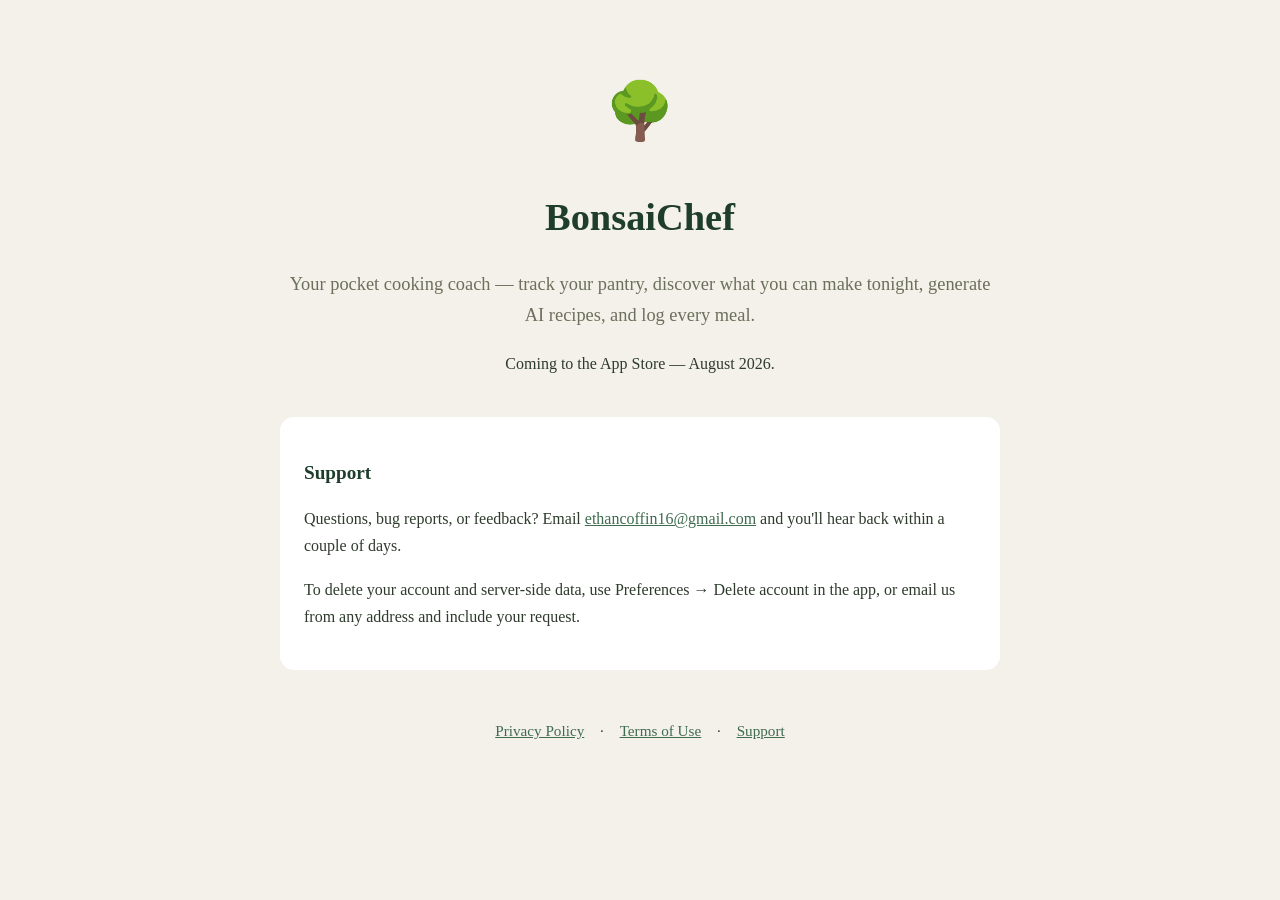
==== index.html @ 4c04800b "BonsaiChef site: landing/support, privacy policy, terms of use Co-Authored-By: Claude Fable 5 <norep" ====
<!DOCTYPE html>
<html lang="en">
<head>
<meta charset="utf-8">
<meta name="viewport" content="width=device-width, initial-scale=1">
<title>BonsaiChef — your pocket cooking coach</title>
<style>
  body { font-family: Georgia, 'Times New Roman', serif; background: #F4F1EA; color: #2E3B2C; margin: 0; }
  main { max-width: 720px; margin: 0 auto; padding: 64px 24px 80px; line-height: 1.7; text-align: center; }
  h1 { color: #1F3D2B; font-size: 2.4rem; margin-bottom: .5rem; }
  .tag { color: #6B705C; font-size: 1.15rem; }
  .tree { font-size: 3.5rem; }
  a { color: #3F6B4F; }
  .links { margin-top: 3rem; font-size: .95rem; }
  .links a { margin: 0 12px; }
  .support { margin-top: 2.5rem; background: #fff; border-radius: 14px; padding: 24px; text-align: left; }
  h2 { color: #1F3D2B; font-size: 1.2rem; }
</style>
</head>
<body>
<main>
  <div class="tree">🌳</div>
  <h1>BonsaiChef</h1>
  <p class="tag">Your pocket cooking coach — track your pantry, discover what you can make tonight, generate AI recipes, and log every meal.</p>
  <p>Coming to the App Store — August 2026.</p>

  <div class="support" id="support">
    <h2>Support</h2>
    <p>Questions, bug reports, or feedback? Email <a href="mailto:ethancoffin16@gmail.com">ethancoffin16@gmail.com</a> and you'll hear back within a couple of days.</p>
    <p>To delete your account and server-side data, use Preferences → Delete account in the app, or email us from any address and include your request.</p>
  </div>

  <div class="links">
    <a href="/privacy">Privacy Policy</a> · <a href="/terms">Terms of Use</a> · <a href="#support">Support</a>
  </div>
</main>
</body>
</html>
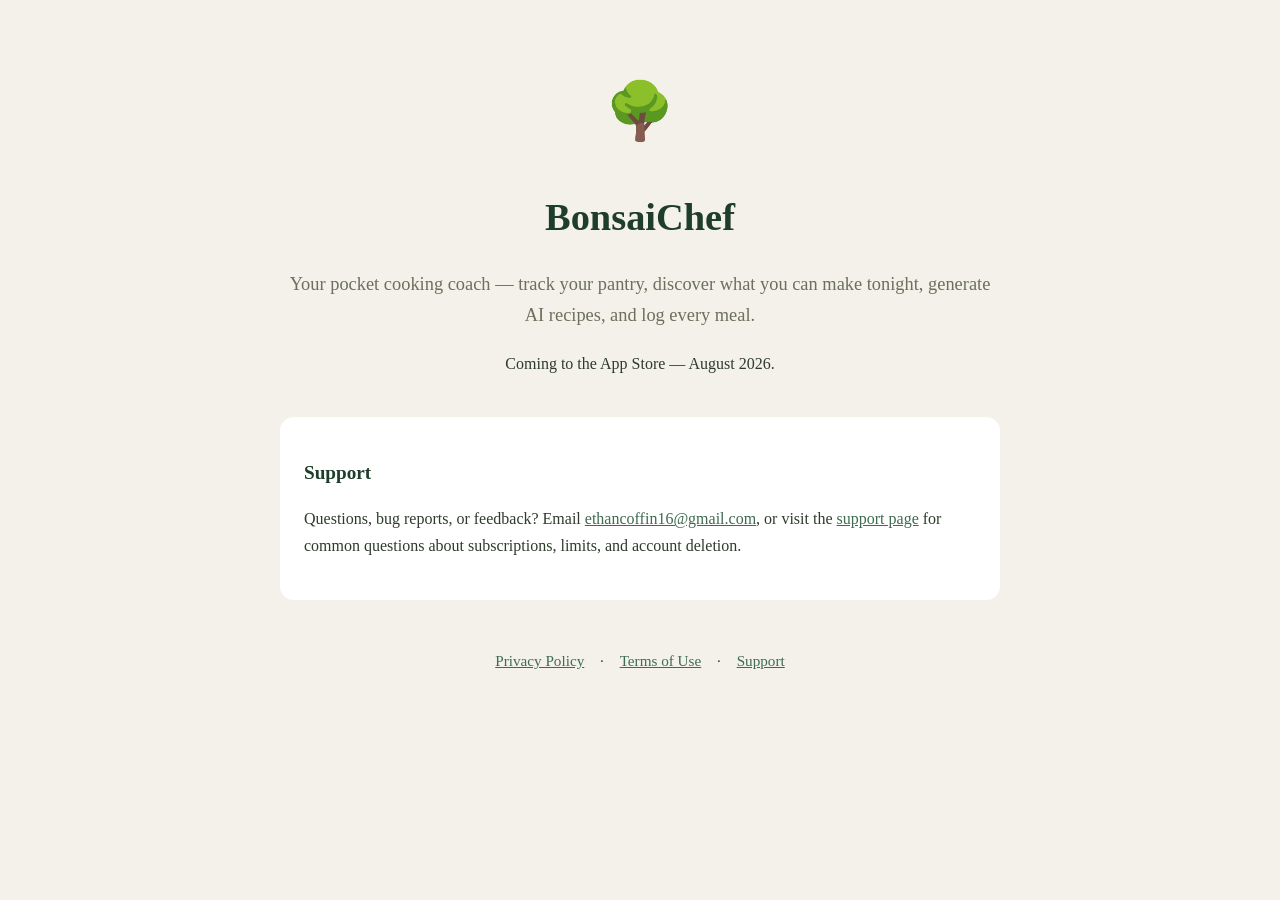
==== commit 1fc855ad: "Add dedicated support page with FAQ; fix landing links Co-Authored-By: Claude Fable 5 <noreply@anthr" ====
--- a/index.html
+++ b/index.html
@@ -24,14 +24,13 @@
   <p class="tag">Your pocket cooking coach — track your pantry, discover what you can make tonight, generate AI recipes, and log every meal.</p>
   <p>Coming to the App Store — August 2026.</p>
 
-  <div class="support" id="support">
+  <div class="support">
     <h2>Support</h2>
-    <p>Questions, bug reports, or feedback? Email <a href="mailto:ethancoffin16@gmail.com">ethancoffin16@gmail.com</a> and you'll hear back within a couple of days.</p>
-    <p>To delete your account and server-side data, use Preferences → Delete account in the app, or email us from any address and include your request.</p>
+    <p>Questions, bug reports, or feedback? Email <a href="mailto:ethancoffin16@gmail.com">ethancoffin16@gmail.com</a>, or visit the <a href="/support">support page</a> for common questions about subscriptions, limits, and account deletion.</p>
   </div>
 
   <div class="links">
-    <a href="/privacy">Privacy Policy</a> · <a href="/terms">Terms of Use</a> · <a href="#support">Support</a>
+    <a href="/privacy">Privacy Policy</a> · <a href="/terms">Terms of Use</a> · <a href="/support">Support</a>
   </div>
 </main>
 </body>
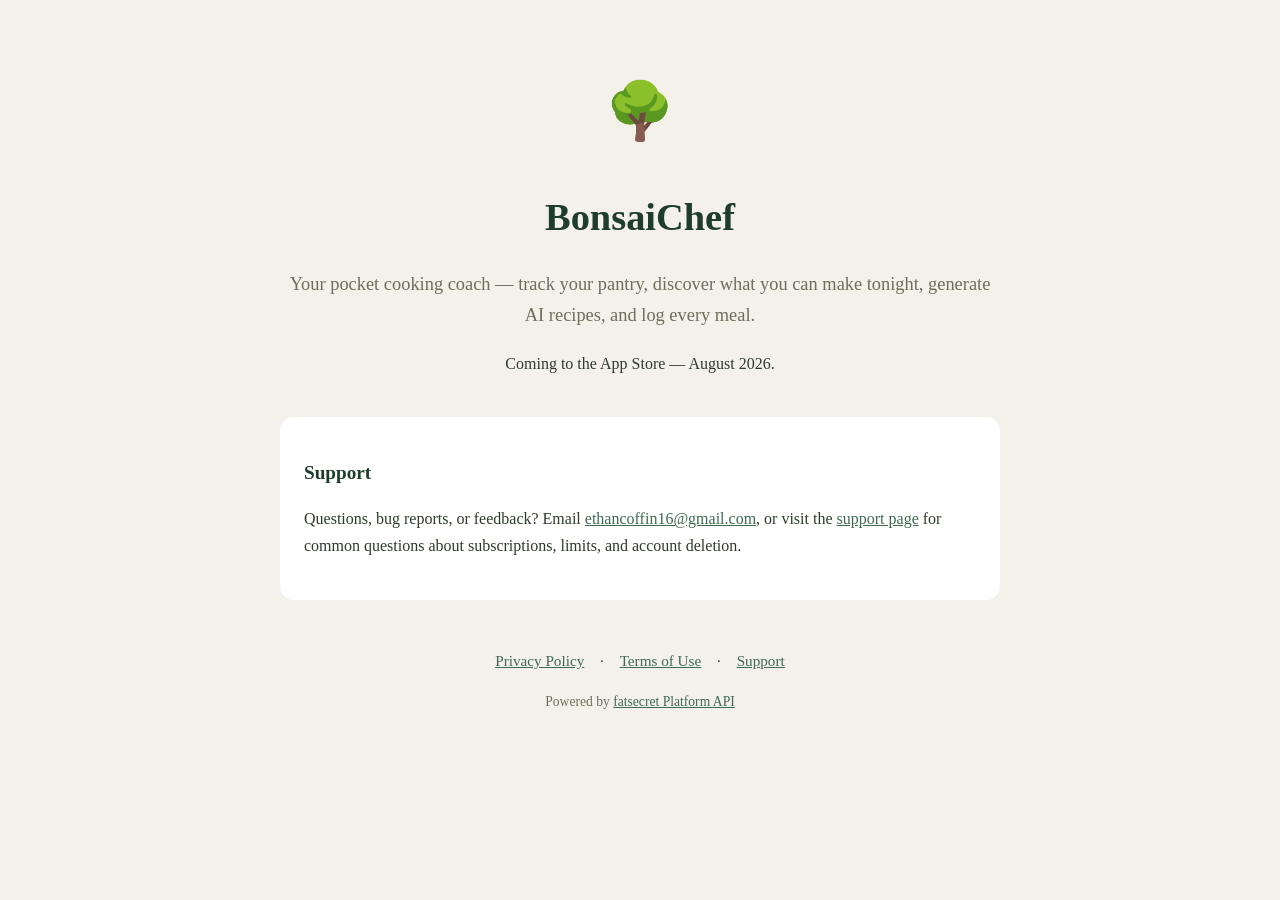
==== commit df69b272: "Credit the fatsecret Platform API on the site Their terms ask that the people using the data can see" ====
--- a/index.html
+++ b/index.html
@@ -13,6 +13,7 @@
   a { color: #3F6B4F; }
   .links { margin-top: 3rem; font-size: .95rem; }
   .links a { margin: 0 12px; }
+  .credit { margin-top: 1rem; color: #6B705C; font-size: .85rem; }
   .support { margin-top: 2.5rem; background: #fff; border-radius: 14px; padding: 24px; text-align: left; }
   h2 { color: #1F3D2B; font-size: 1.2rem; }
 </style>
@@ -32,6 +33,8 @@
   <div class="links">
     <a href="/privacy">Privacy Policy</a> · <a href="/terms">Terms of Use</a> · <a href="/support">Support</a>
   </div>
+
+  <p class="credit">Powered by <a href="https://platform.fatsecret.com">fatsecret Platform API</a></p>
 </main>
 </body>
 </html>
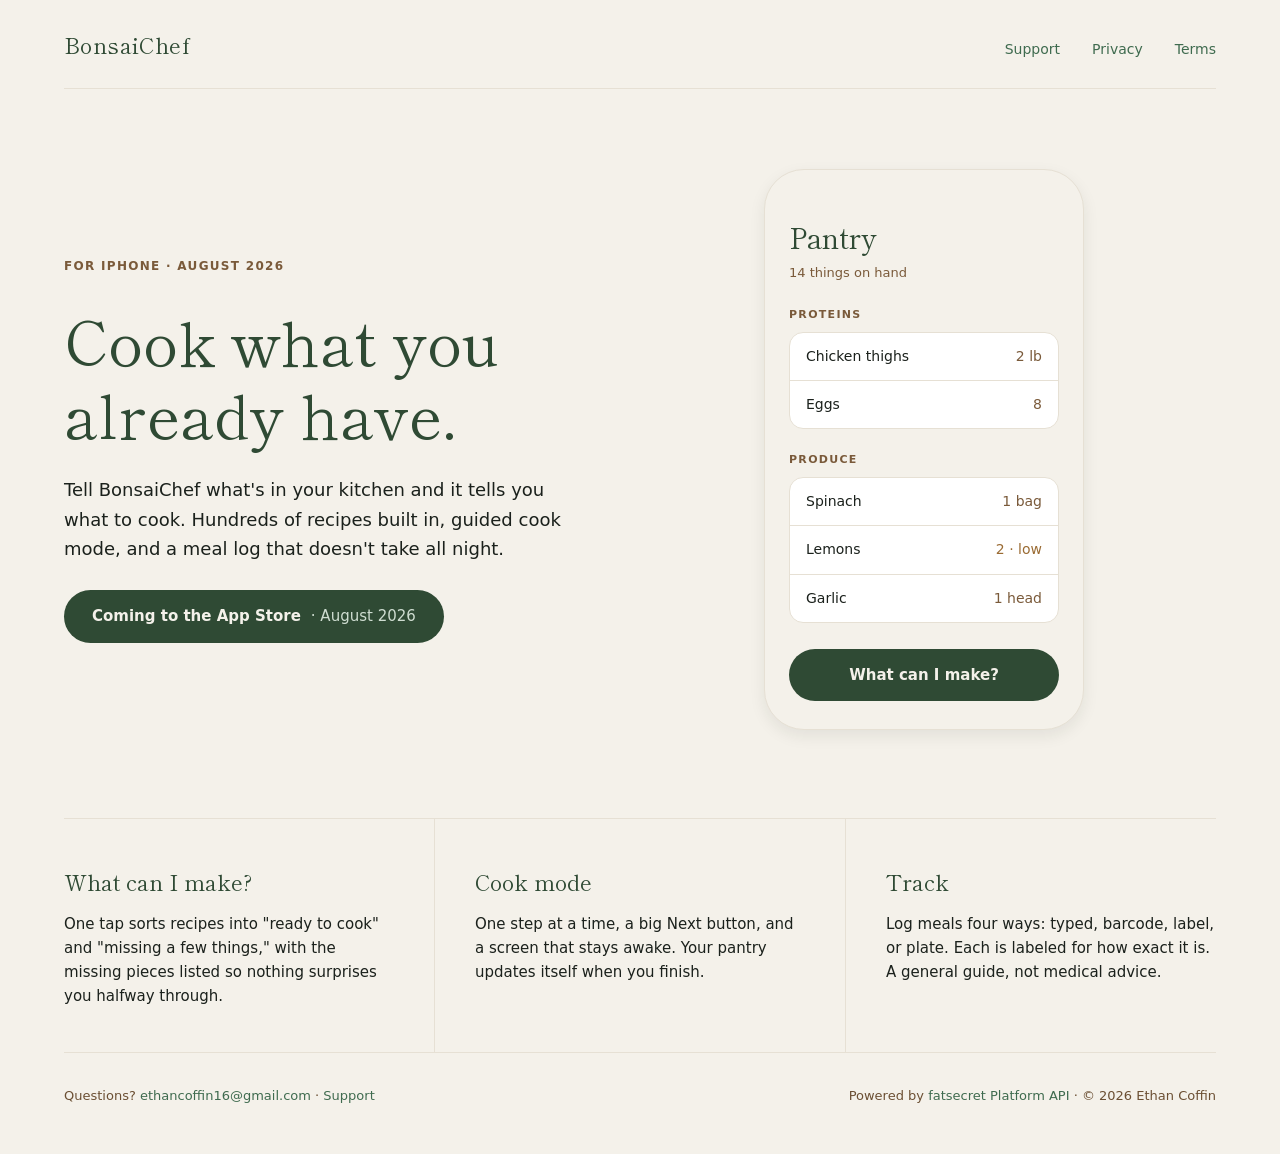
==== commit 8b950e9e: "Redesign site around the app's zen-garden design system Replace the placeholder landing page with th" ====
--- a/index.html
+++ b/index.html
@@ -3,38 +3,157 @@
 <head>
 <meta charset="utf-8">
 <meta name="viewport" content="width=device-width, initial-scale=1">
-<title>BonsaiChef — your pocket cooking coach</title>
+<title>BonsaiChef · Cook what you already have</title>
+<meta name="description" content="Tell BonsaiChef what's in your kitchen and it tells you what to cook. Hundreds of recipes built in, guided cook mode, and a meal log that doesn't take all night.">
+<link rel="icon" href="/favicon.png">
+<link rel="preconnect" href="https://fonts.googleapis.com">
+<link rel="preconnect" href="https://fonts.gstatic.com" crossorigin>
+<link rel="stylesheet" href="https://fonts.googleapis.com/css2?family=Shippori+Mincho&display=swap">
+<link rel="stylesheet" href="/site.css">
 <style>
-  body { font-family: Georgia, 'Times New Roman', serif; background: #F4F1EA; color: #2E3B2C; margin: 0; }
-  main { max-width: 720px; margin: 0 auto; padding: 64px 24px 80px; line-height: 1.7; text-align: center; }
-  h1 { color: #1F3D2B; font-size: 2.4rem; margin-bottom: .5rem; }
-  .tag { color: #6B705C; font-size: 1.15rem; }
-  .tree { font-size: 3.5rem; }
-  a { color: #3F6B4F; }
-  .links { margin-top: 3rem; font-size: .95rem; }
-  .links a { margin: 0 12px; }
-  .credit { margin-top: 1rem; color: #6B705C; font-size: .85rem; }
-  .support { margin-top: 2.5rem; background: #fff; border-radius: 14px; padding: 24px; text-align: left; }
-  h2 { color: #1F3D2B; font-size: 1.2rem; }
+  .hero {
+    display: flex;
+    gap: 80px;
+    align-items: center;
+    padding: 80px 0 88px;
+  }
+  .hero-copy { flex: 1; display: flex; flex-direction: column; gap: 26px; max-width: 620px; }
+  .hero-copy h1 {
+    font-size: clamp(40px, 5vw, 62px);
+    line-height: 1.18;
+    letter-spacing: 0.2px;
+    margin: 0;
+  }
+  .hero-copy .lede { font-size: 18px; max-width: 520px; margin: 0; }
+  .badge {
+    display: inline-flex;
+    align-items: baseline;
+    gap: 10px;
+    align-self: flex-start;
+    background: var(--dark-green);
+    color: var(--cream);
+    border-radius: 999px;
+    padding: 14px 28px;
+    font-size: 15px;
+    font-weight: 600;
+  }
+  .badge span { color: var(--on-dark-muted); font-weight: 400; }
+
+  /* Phone mockup: the pantry screen, drawn in CSS */
+  .phone {
+    width: 320px;
+    flex-shrink: 0;
+    background: var(--cream);
+    border: 1px solid var(--line);
+    border-radius: 40px;
+    padding: 44px 24px 28px;
+    box-shadow: 0 6px 16px rgba(27, 33, 28, 0.08);
+  }
+  .phone-title { font-family: var(--serif); font-size: 28px; color: var(--dark-green); }
+  .phone-sub { font-size: 13px; color: var(--brown); margin-top: 2px; }
+  .phone .eyebrow { font-size: 11px; margin-top: 22px; }
+  .phone-card {
+    background: var(--card);
+    border: 1px solid var(--line);
+    border-radius: 14px;
+    margin-top: 8px;
+  }
+  .phone-row {
+    display: flex;
+    justify-content: space-between;
+    padding: 12px 16px;
+    font-size: 14px;
+    border-bottom: 1px solid var(--line);
+  }
+  .phone-row:last-child { border-bottom: none; }
+  .phone-row .qty { color: var(--brown); }
+  .phone-row .qty-low { color: var(--low); }
+  .phone-cta {
+    background: var(--dark-green);
+    color: var(--cream);
+    border-radius: 999px;
+    text-align: center;
+    padding: 14px;
+    font-size: 15px;
+    font-weight: 600;
+    margin-top: 26px;
+  }
+
+  /* Features */
+  .features { display: flex; border-top: 1px solid var(--line); }
+  .feature { flex: 1; padding: 44px 40px; display: flex; flex-direction: column; gap: 12px; }
+  .feature:first-child { padding-left: 0; }
+  .feature:last-child { padding-right: 0; }
+  .feature + .feature { border-left: 1px solid var(--line); }
+  .feature h2 { font-size: 22px; margin: 0; }
+  .feature p { font-size: 15px; line-height: 1.6; margin: 0; }
+
+  @media (max-width: 920px) {
+    .hero { flex-direction: column; gap: 56px; padding: 56px 0 64px; }
+    .features { flex-direction: column; }
+    .feature { padding: 32px 0; }
+    .feature + .feature { border-left: none; border-top: 1px solid var(--line); }
+  }
 </style>
 </head>
 <body>
-<main>
-  <div class="tree">🌳</div>
-  <h1>BonsaiChef</h1>
-  <p class="tag">Your pocket cooking coach — track your pantry, discover what you can make tonight, generate AI recipes, and log every meal.</p>
-  <p>Coming to the App Store — August 2026.</p>
+<div class="wrap">
 
-  <div class="support">
-    <h2>Support</h2>
-    <p>Questions, bug reports, or feedback? Email <a href="mailto:ethancoffin16@gmail.com">ethancoffin16@gmail.com</a>, or visit the <a href="/support">support page</a> for common questions about subscriptions, limits, and account deletion.</p>
-  </div>
+  <nav class="nav">
+    <a class="wordmark" href="/">BonsaiChef</a>
+    <div class="nav-links">
+      <a href="/support">Support</a>
+      <a href="/privacy">Privacy</a>
+      <a href="/terms">Terms</a>
+    </div>
+  </nav>
 
-  <div class="links">
-    <a href="/privacy">Privacy Policy</a> · <a href="/terms">Terms of Use</a> · <a href="/support">Support</a>
-  </div>
+  <section class="hero">
+    <div class="hero-copy">
+      <div class="eyebrow">For iPhone · August 2026</div>
+      <h1>Cook what you already have.</h1>
+      <p class="lede">Tell BonsaiChef what's in your kitchen and it tells you what to cook. Hundreds of recipes built in, guided cook mode, and a meal log that doesn't take all night.</p>
+      <div class="badge">Coming to the App Store <span>· August 2026</span></div>
+    </div>
 
-  <p class="credit">Powered by <a href="https://platform.fatsecret.com">fatsecret Platform API</a></p>
-</main>
+    <div class="phone" aria-hidden="true">
+      <div class="phone-title">Pantry</div>
+      <div class="phone-sub">14 things on hand</div>
+      <div class="eyebrow">Proteins</div>
+      <div class="phone-card">
+        <div class="phone-row"><span>Chicken thighs</span><span class="qty">2 lb</span></div>
+        <div class="phone-row"><span>Eggs</span><span class="qty">8</span></div>
+      </div>
+      <div class="eyebrow">Produce</div>
+      <div class="phone-card">
+        <div class="phone-row"><span>Spinach</span><span class="qty">1 bag</span></div>
+        <div class="phone-row"><span>Lemons</span><span class="qty qty-low">2 · low</span></div>
+        <div class="phone-row"><span>Garlic</span><span class="qty">1 head</span></div>
+      </div>
+      <div class="phone-cta">What can I make?</div>
+    </div>
+  </section>
+
+  <section class="features">
+    <div class="feature">
+      <h2>What can I make?</h2>
+      <p>One tap sorts recipes into "ready to cook" and "missing a few things," with the missing pieces listed so nothing surprises you halfway through.</p>
+    </div>
+    <div class="feature">
+      <h2>Cook mode</h2>
+      <p>One step at a time, a big Next button, and a screen that stays awake. Your pantry updates itself when you finish.</p>
+    </div>
+    <div class="feature">
+      <h2>Track</h2>
+      <p>Log meals four ways: typed, barcode, label, or plate. Each is labeled for how exact it is. A general guide, not medical advice.</p>
+    </div>
+  </section>
+
+  <footer class="footer">
+    <div>Questions? <a href="mailto:ethancoffin16@gmail.com">ethancoffin16@gmail.com</a> · <a href="/support">Support</a></div>
+    <div>Powered by <a href="https://platform.fatsecret.com">fatsecret Platform API</a> · &copy; 2026 Ethan Coffin</div>
+  </footer>
+
+</div>
 </body>
 </html>
--- a/site.css
+++ b/site.css
@@ -0,0 +1,90 @@
+/* BonsaiChef site — shared styles, mirroring the app's theme.js tokens.
+   "Zen garden": serif headings, hairlines over shadows, generous space. */
+
+:root {
+  --cream: #F4F1EA;
+  --card: #FFFFFF;
+  --near-black: #1B211C;
+  --dark-green: #2F4A34;
+  --green: #4E7A51;
+  --link-green: #3F6B4F;
+  --brown: #7A5A3A;
+  --hint: #6B4F33;
+  --low: #9A6B33;
+  --line: #E6E0D4;
+  --on-dark-muted: #CFDDD1;
+  --serif: 'Shippori Mincho', Georgia, 'Times New Roman', serif;
+  --system: system-ui, -apple-system, 'Segoe UI', sans-serif;
+}
+
+* { box-sizing: border-box; }
+
+body {
+  margin: 0;
+  background: var(--cream);
+  color: var(--near-black);
+  font-family: var(--system);
+  line-height: 1.65;
+}
+
+a { color: var(--link-green); text-decoration: none; }
+a:hover { color: var(--dark-green); text-decoration: underline; }
+
+.wrap { max-width: 1200px; margin: 0 auto; padding: 0 24px; }
+
+/* Nav */
+.nav {
+  display: flex;
+  justify-content: space-between;
+  align-items: baseline;
+  padding: 26px 0;
+  border-bottom: 1px solid var(--line);
+}
+.wordmark {
+  font-family: var(--serif);
+  font-size: 22px;
+  color: var(--dark-green);
+  letter-spacing: 0.4px;
+}
+.wordmark:hover { color: var(--dark-green); text-decoration: none; }
+.nav-links { display: flex; gap: 32px; font-size: 14px; }
+
+/* Type */
+h1, h2, h3 { font-family: var(--serif); font-weight: 400; color: var(--dark-green); }
+.eyebrow {
+  font-size: 12px;
+  font-weight: 600;
+  letter-spacing: 1.3px;
+  text-transform: uppercase;
+  color: var(--brown);
+}
+.hint { font-size: 13px; color: var(--hint); }
+
+/* Cards on document pages */
+.card {
+  background: var(--card);
+  border: 1px solid var(--line);
+  border-radius: 14px;
+  padding: 24px;
+}
+
+/* Footer */
+.footer {
+  display: flex;
+  justify-content: space-between;
+  align-items: baseline;
+  flex-wrap: wrap;
+  gap: 8px 24px;
+  border-top: 1px solid var(--line);
+  padding: 32px 0 48px;
+  font-size: 13px;
+  color: var(--hint);
+}
+
+/* Document pages (privacy, terms, support) */
+.doc { max-width: 720px; margin: 0 auto; padding: 48px 24px 80px; }
+.doc h1 { font-size: 34px; line-height: 1.25; margin: 0 0 6px; }
+.doc h2 { font-size: 21px; line-height: 1.35; margin: 2.2rem 0 0.6rem; }
+.doc .updated { color: var(--brown); font-size: 14px; margin-top: 0; }
+.doc .card { margin-top: 1.5rem; }
+.doc .card h2 { margin-top: 0; }
